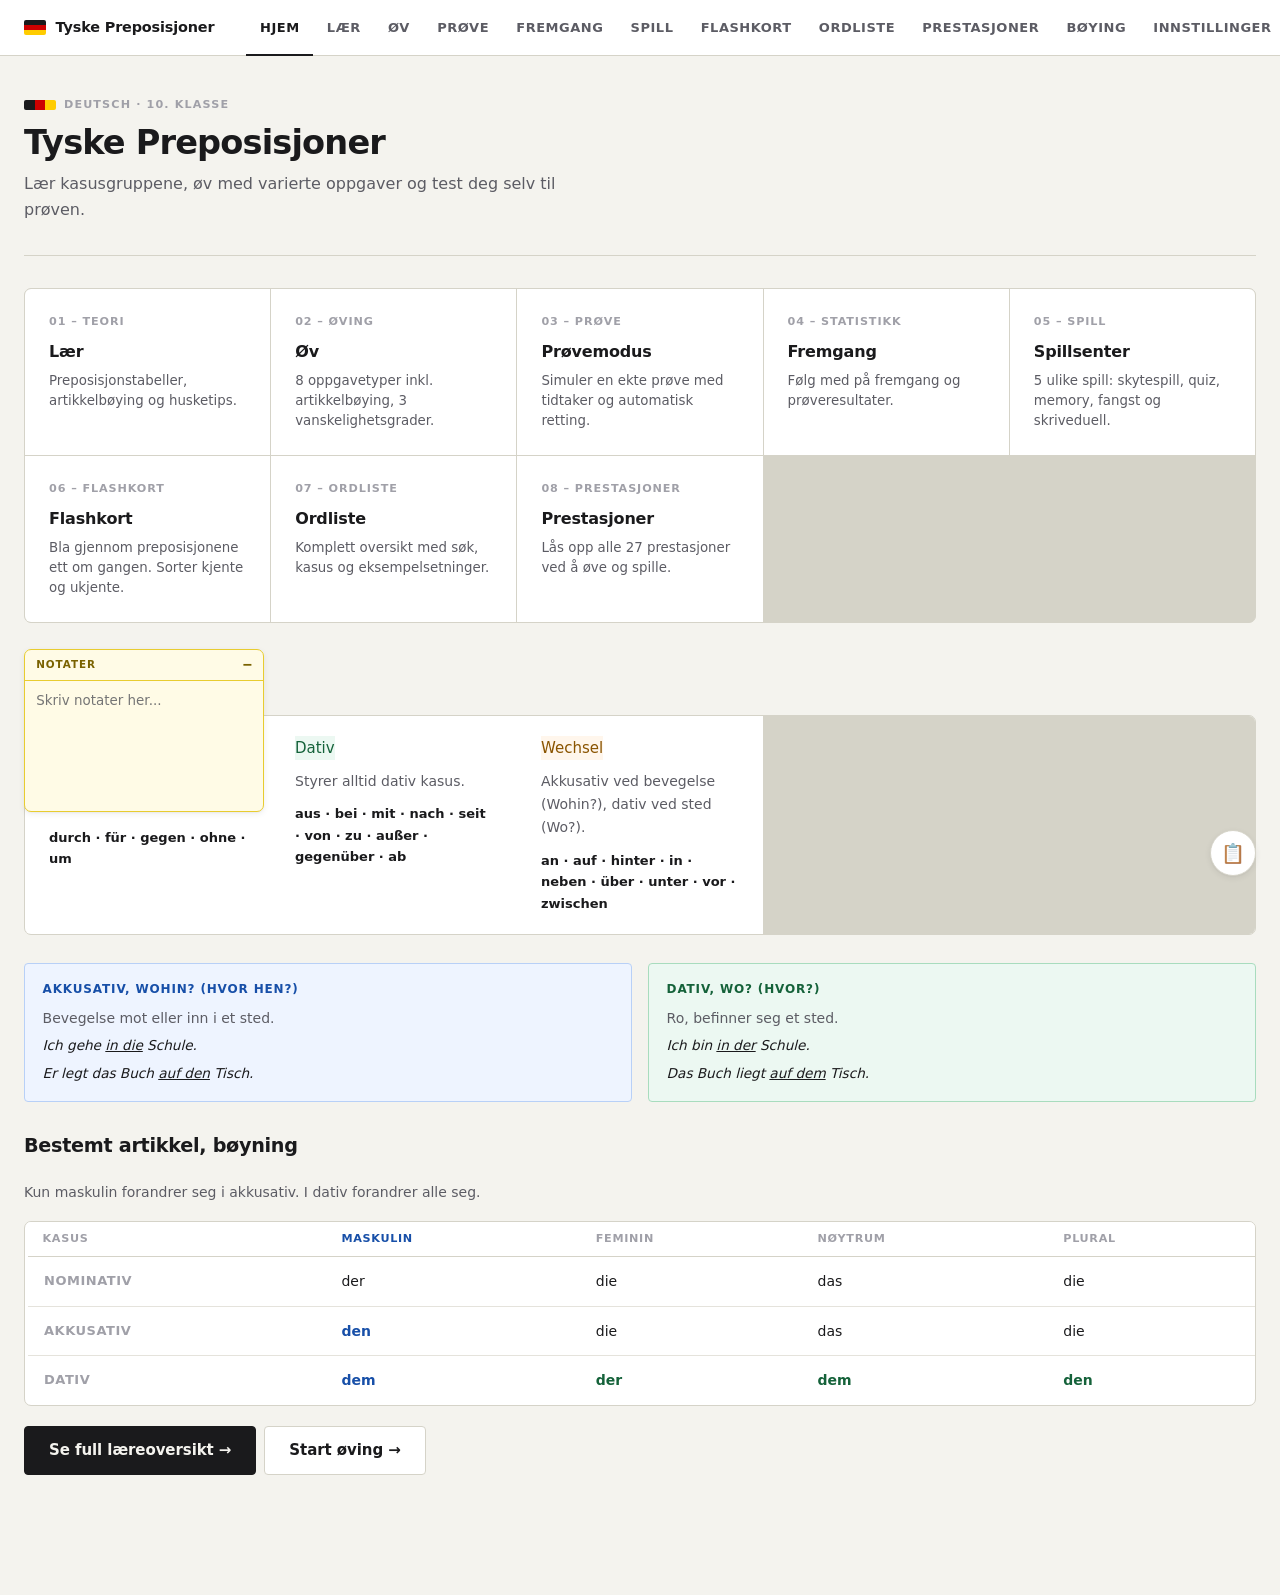
==== index.html @ 6c82e177 "Add files via upload" ====
<!DOCTYPE html>
<html lang="nb">
<head>
  <meta charset="UTF-8" />
  <meta name="viewport" content="width=device-width, initial-scale=1.0" />
  <title>Tyske Preposisjoner</title>
  <link rel="stylesheet" href="css/style.css" />
</head>
<body>
<div id="page">

  <header class="page-header">
    <div class="page-header-eyebrow">
      <span class="flag-bar"><span class="f1"></span><span class="f2"></span><span class="f3"></span></span>
      <span>Deutsch &middot; 10. klasse</span>
    </div>
    <h1>Tyske Preposisjoner</h1>
    <p>Lær kasusgruppene, &oslash;v med varierte oppgaver og test deg selv til prøven.</p>
  </header>

  <div class="card-grid" style="margin-bottom:2.5rem;">
    <a class="grid-card" href="learn.html">
      <span class="grid-card-label">01 &ndash; Teori</span>
      <h3>Lær</h3>
      <p>Preposisjonstabeller, artikkelbøying og husketips.</p>
    </a>
    <a class="grid-card" href="practice.html">
      <span class="grid-card-label">02 &ndash; &Oslash;ving</span>
      <h3>&Oslash;v</h3>
      <p>8 oppgavetyper inkl. artikkelbøying, 3 vanskelighetsgrader.</p>
    </a>
    <a class="grid-card" href="test.html">
      <span class="grid-card-label">03 &ndash; Prøve</span>
      <h3>Prøvemodus</h3>
      <p>Simuler en ekte prøve med tidtaker og automatisk retting.</p>
    </a>
    <a class="grid-card" href="progress.html">
      <span class="grid-card-label">04 &ndash; Statistikk</span>
      <h3>Fremgang</h3>
      <p>Følg med på fremgang og prøveresultater.</p>
    </a>
    <a class="grid-card" href="game.html">
      <span class="grid-card-label">05 &ndash; Spill</span>
      <h3>Spillsenter</h3>
      <p>5 ulike spill: skytespill, quiz, memory, fangst og skriveduell.</p>
    </a>
    <a class="grid-card" href="flashkort.html">
      <span class="grid-card-label">06 &ndash; Flashkort</span>
      <h3>Flashkort</h3>
      <p>Bla gjennom preposisjonene ett om gangen. Sorter kjente og ukjente.</p>
    </a>
    <a class="grid-card" href="ordliste.html">
      <span class="grid-card-label">07 &ndash; Ordliste</span>
      <h3>Ordliste</h3>
      <p>Komplett oversikt med søk, kasus og eksempelsetninger.</p>
    </a>
    <a class="grid-card" href="achievements.html">
      <span class="grid-card-label">08 &ndash; Prestasjoner</span>
      <h3>Prestasjoner</h3>
      <p id="ach-home-count">L&aring;s opp alle 27 prestasjoner ved &aring; &oslash;ve og spille.</p>
    </a>
  </div>

  <!-- 3 case groups -->
  <div class="section">
    <div class="section-head"><h2>Kasusgrupper</h2></div>

    <div style="border:1px solid var(--border);border-radius:var(--r);overflow:hidden;margin-bottom:1.75rem;">
      <div style="display:grid;grid-template-columns:repeat(auto-fill,minmax(240px,1fr));gap:0;background:var(--border);">
        <div style="background:var(--surface);padding:1.25rem 1.5rem;">
          <span class="case-chip chip-akk" style="margin-bottom:.6rem;display:inline-block;">Akkusativ</span>
          <p style="font-size:.875rem;color:var(--text2);margin-bottom:.65rem;">Styrer alltid akkusativ kasus.</p>
          <p style="font-size:.8125rem;font-weight:600;color:var(--text);">durch &middot; für &middot; gegen &middot; ohne &middot; um</p>
        </div>
        <div style="background:var(--surface);padding:1.25rem 1.5rem;">
          <span class="case-chip chip-dat" style="margin-bottom:.6rem;display:inline-block;">Dativ</span>
          <p style="font-size:.875rem;color:var(--text2);margin-bottom:.65rem;">Styrer alltid dativ kasus.</p>
          <p style="font-size:.8125rem;font-weight:600;color:var(--text);">aus &middot; bei &middot; mit &middot; nach &middot; seit &middot; von &middot; zu &middot; außer &middot; gegenüber &middot; ab</p>
        </div>
        <div style="background:var(--surface);padding:1.25rem 1.5rem;">
          <span class="case-chip chip-wex" style="margin-bottom:.6rem;display:inline-block;">Wechsel</span>
          <p style="font-size:.875rem;color:var(--text2);margin-bottom:.65rem;">Akkusativ ved bevegelse (Wohin?), dativ ved sted (Wo?).</p>
          <p style="font-size:.8125rem;font-weight:600;color:var(--text);">an &middot; auf &middot; hinter &middot; in &middot; neben &middot; über &middot; unter &middot; vor &middot; zwischen</p>
        </div>
      </div>
    </div>

    <!-- Wechsel rule -->
    <div class="two-col-rule" style="margin-bottom:1.75rem;">
      <div class="rule-col akk">
        <h4>Akkusativ, Wohin? (Hvor hen?)</h4>
        <p>Bevegelse mot eller inn i et sted.</p>
        <em>Ich gehe <u>in die</u> Schule.</em>
        <em>Er legt das Buch <u>auf den</u> Tisch.</em>
      </div>
      <div class="rule-col dat">
        <h4>Dativ, Wo? (Hvor?)</h4>
        <p>Ro, befinner seg et sted.</p>
        <em>Ich bin <u>in der</u> Schule.</em>
        <em>Das Buch liegt <u>auf dem</u> Tisch.</em>
      </div>
    </div>

    <!-- Article table teaser -->
    <div class="section-head"><h2>Bestemt artikkel, bøyning</h2></div>
    <p class="muted" style="margin-bottom:1rem;font-size:.875rem;">
      Kun maskulin forandrer seg i akkusativ. I dativ forandrer alle seg.
    </p>

    <div id="article-table-home"></div>

    <div class="btn-row" style="margin-top:1.25rem;">
      <a class="btn btn-primary btn-lg" href="learn.html">Se full læreoversikt &rarr;</a>
      <a class="btn btn-secondary btn-lg" href="practice.html">Start øving &rarr;</a>
    </div>
  </div>

</div>
<script src="js/data.js"></script>
<script src="js/main.js"></script>
<script src="js/audio.js"></script>
<script src="js/settings.js"></script>
<script src="js/achievements.js"></script>
<script>
document.addEventListener("DOMContentLoaded", () => {
  document.getElementById("article-table-home").innerHTML = buildArticleTable();
  // Show achievement count on home card
  const unlocked = Object.keys(Achievements.getUnlocked()).length;
  if (unlocked > 0) {
    document.getElementById("ach-home-count").textContent = unlocked + " / 27 prestasjoner låst opp.";
  }
});

function buildArticleTable() {
  return `
    <div class="table-wrap card" style="padding:0;overflow:hidden;">
      <table class="data-table">
        <thead>
          <tr>
            <th>Kasus</th>
            <th style="color:var(--akk)">Maskulin</th>
            <th>Feminin</th>
            <th>Nøytrum</th>
            <th>Plural</th>
          </tr>
        </thead>
        <tbody>
          ${ARTICLE_TABLE.rows.map(r => `
            <tr>
              <td style="font-weight:700;font-size:.8125rem;text-transform:uppercase;letter-spacing:.04em;color:var(--text3);">${r.kasus}</td>
              <td style="${r.changed.includes('mask') ? 'font-weight:800;color:var(--akk);' : ''}">${r.mask}</td>
              <td style="${r.changed.includes('fem')  ? 'font-weight:800;color:var(--dat);' : ''}">${r.fem}</td>
              <td style="${r.changed.includes('nøyt') ? 'font-weight:800;color:var(--dat);' : ''}">${r.nøyt}</td>
              <td style="${r.changed.includes('pl')   ? 'font-weight:800;color:var(--dat);' : ''}">${r.pl}</td>
            </tr>
          `).join("")}
        </tbody>
      </table>
    </div>`;
}
</script>
</body>
</html>
---- css/style.css ----
/* ============================================================
   Tyske Preposisjoner — Design system
   ============================================================ */

:root {
  /* Surface */
  --bg:       #F4F3EE;
  --surface:  #FFFFFF;
  --surface2: #EEEDE8;
  --border:   #D5D3C8;
  --border2:  #E5E3DC;

  /* Text */
  --text:  #1A1A1C;
  --text2: #5C5C64;
  --text3: #A0A0A8;

  /* Case palette — ink tones */
  --akk:    #174FA8;
  --akk-bg: #EEF4FF;
  --akk-bd: #B8D0F7;
  --dat:    #15623A;
  --dat-bg: #ECF8F2;
  --dat-bd: #A8DCBE;
  --gen:    #601FA0;
  --gen-bg: #F5EEFF;
  --gen-bd: #D0A8F7;
  --wex:    #8A5400;
  --wex-bg: #FFF6EC;
  --wex-bd: #F0C880;

  /* German flag */
  --de-black: #1A1A1C;
  --de-red:   #CC0000;
  --de-gold:  #FFCC00;

  /* Layout */
  --nav-h: 56px;
  --r:     7px;
  --r-sm:  4px;
  --max:   1300px;

  /* Elevation */
  --sh-sm: 0 1px 2px rgba(0,0,0,.06);
  --sh:    0 2px 6px rgba(0,0,0,.07), 0 1px 2px rgba(0,0,0,.04);
}

[data-theme="dark"] {
  --bg:       #111113;
  --surface:  #1C1C1F;
  --surface2: #252528;
  --border:   #313136;
  --border2:  #28282C;

  --text:  #EBEBEF;
  --text2: #8E8E96;
  --text3: #555558;

  --akk-bg: #0D2049;
  --akk-bd: #1A3D8A;
  --dat-bg: #082A1A;
  --dat-bd: #0F4828;
  --gen-bg: #250D3E;
  --gen-bd: #4A1882;
  --wex-bg: #2A1800;
  --wex-bd: #6A3E00;
}

/* ── Reset ──────────────────────────────────────────────────── */

*, *::before, *::after { box-sizing: border-box; margin: 0; padding: 0; }
html { font-size: 16px; scroll-behavior: smooth; -webkit-text-size-adjust: 100%; }
html[data-textsize="small"] { font-size: 14px; }
html[data-textsize="large"] { font-size: 18px; }
html[data-dyslexia="true"] body {
  font-family: "Comic Sans MS", "Comic Sans", "Trebuchet MS", Arial, sans-serif;
  letter-spacing: 0.04em;
  word-spacing: 0.12em;
  line-height: 1.9;
}

body {
  font-family: -apple-system, BlinkMacSystemFont, "Segoe UI", system-ui, sans-serif;
  font-size: 0.9375rem;
  line-height: 1.65;
  background: var(--bg);
  color: var(--text);
  min-height: 100vh;
  transition: background .2s, color .2s;
}

a { color: var(--akk); text-decoration: none; }
a:hover { text-decoration: underline; }

/* ── Navigation ─────────────────────────────────────────────── */

#nav {
  position: fixed;
  inset: 0 0 auto 0;
  height: var(--nav-h);
  background: var(--surface);
  border-bottom: 1px solid var(--border);
  display: flex;
  align-items: center;
  gap: 2rem;
  padding: 0 1.5rem;
  z-index: 100;
}

.nav-brand {
  display: flex;
  align-items: center;
  gap: 0.6rem;
  font-weight: 700;
  font-size: 0.9rem;
  letter-spacing: -0.01em;
  color: var(--text);
  text-decoration: none;
  white-space: nowrap;
  flex-shrink: 0;
}

.nav-flag {
  display: flex;
  flex-direction: column;
  width: 22px;
  height: 15px;
  border-radius: 2px;
  overflow: hidden;
  flex-shrink: 0;
  gap: 0;
}
.nav-flag span { flex: 1 }
.nav-flag .f1 { background: var(--de-black) }
.nav-flag .f2 { background: var(--de-red) }
.nav-flag .f3 { background: var(--de-gold) }

.nav-links {
  display: flex;
  align-items: center;
  list-style: none;
  gap: 0;
  flex: 1;
}

.nav-links a {
  display: block;
  padding: 0 0.85rem;
  height: var(--nav-h);
  line-height: var(--nav-h);
  font-size: 0.8125rem;
  font-weight: 600;
  letter-spacing: 0.04em;
  text-transform: uppercase;
  color: var(--text2);
  text-decoration: none;
  border-bottom: 2px solid transparent;
  transition: color .15s, border-color .15s;
  white-space: nowrap;
}

.nav-links a:hover { color: var(--text); text-decoration: none; }
.nav-links a.active {
  color: var(--text);
  border-bottom-color: var(--text);
}

#theme-btn {
  margin-left: auto;
  background: none;
  border: 1px solid var(--border);
  border-radius: var(--r-sm);
  padding: 0.3rem 0.6rem;
  font-size: 0.75rem;
  font-weight: 600;
  letter-spacing: 0.04em;
  text-transform: uppercase;
  color: var(--text2);
  cursor: pointer;
  transition: background .15s, color .15s;
  white-space: nowrap;
}
#theme-btn:hover { background: var(--surface2); color: var(--text); }
#theme-icon { display: none; }

#hamburger {
  display: none;
  background: none;
  border: 1px solid var(--border);
  border-radius: var(--r-sm);
  padding: 0.3rem 0.55rem;
  font-size: 1rem;
  cursor: pointer;
  color: var(--text);
  margin-left: auto;
}

/* ── Page shell ──────────────────────────────────────────────── */

#page {
  max-width: var(--max);
  margin: 0 auto;
  padding: calc(var(--nav-h) + 2.5rem) 1.5rem 5rem;
}

/* ── Page header (replaces gradient hero) ───────────────────── */

.page-header {
  padding-bottom: 2rem;
  margin-bottom: 2rem;
  border-bottom: 1px solid var(--border);
}

.page-header-eyebrow {
  display: flex;
  align-items: center;
  gap: 0.5rem;
  margin-bottom: 0.6rem;
}

.flag-bar {
  display: flex;
  height: 10px;
  width: 32px;
  border-radius: 2px;
  overflow: hidden;
  flex-shrink: 0;
}
.flag-bar span { flex: 1 }
.flag-bar .f1 { background: var(--de-black) }
.flag-bar .f2 { background: var(--de-red) }
.flag-bar .f3 { background: var(--de-gold) }

.page-header-eyebrow span {
  font-size: 0.7rem;
  font-weight: 700;
  letter-spacing: 0.1em;
  text-transform: uppercase;
  color: var(--text3);
}

.page-header h1 {
  font-size: 2.1rem;
  font-weight: 800;
  letter-spacing: -0.025em;
  line-height: 1.15;
  color: var(--text);
  margin-bottom: 0.5rem;
}

.page-header p {
  font-size: 1rem;
  color: var(--text2);
  max-width: 580px;
}

/* ── Section ─────────────────────────────────────────────────── */

.section {
  margin-bottom: 2.5rem;
}

.section-head {
  display: flex;
  align-items: baseline;
  gap: 0.75rem;
  margin-bottom: 1.25rem;
}

.section-head h2 {
  font-size: 1.2rem;
  font-weight: 700;
  letter-spacing: -0.015em;
}

.section-head .case-chip {
  font-size: 0.7rem;
  font-weight: 700;
  text-transform: uppercase;
  letter-spacing: 0.07em;
  padding: 0.15rem 0.55rem;
  border-radius: 3px;
  border: 1px solid;
}

.chip-akk { color: var(--akk); background: var(--akk-bg); border-color: var(--akk-bd); }
.chip-dat { color: var(--dat); background: var(--dat-bg); border-color: var(--dat-bd); }
.chip-gen { color: var(--gen); background: var(--gen-bg); border-color: var(--gen-bd); }
.chip-wex { color: var(--wex); background: var(--wex-bg); border-color: var(--wex-bd); }

/* ── Cards ───────────────────────────────────────────────────── */

.card {
  background: var(--surface);
  border: 1px solid var(--border);
  border-radius: var(--r);
  padding: 1.5rem;
}

.card-grid {
  display: grid;
  grid-template-columns: repeat(auto-fill, minmax(220px, 1fr));
  gap: 1px;
  background: var(--border);
  border: 1px solid var(--border);
  border-radius: var(--r);
  overflow: hidden;
  margin-bottom: 2rem;
}

.grid-card {
  background: var(--surface);
  padding: 1.5rem;
  text-decoration: none;
  color: var(--text);
  transition: background .15s;
  display: flex;
  flex-direction: column;
  gap: 0.35rem;
}

.grid-card:hover { background: var(--surface2); text-decoration: none; }

.grid-card-label {
  font-size: 0.7rem;
  font-weight: 700;
  text-transform: uppercase;
  letter-spacing: 0.08em;
  color: var(--text3);
  margin-bottom: 0.1rem;
}

.grid-card h3 {
  font-size: 1rem;
  font-weight: 700;
  letter-spacing: -0.01em;
}

.grid-card p {
  font-size: 0.835rem;
  color: var(--text2);
  line-height: 1.5;
}

/* ── Table ───────────────────────────────────────────────────── */

.table-wrap { overflow-x: auto; }

.data-table {
  width: 100%;
  border-collapse: collapse;
  font-size: 0.875rem;
}

.data-table thead th {
  text-align: left;
  font-size: 0.7rem;
  font-weight: 700;
  text-transform: uppercase;
  letter-spacing: 0.06em;
  color: var(--text3);
  padding: 0.5rem 1rem;
  border-bottom: 1px solid var(--border);
  white-space: nowrap;
  background: var(--surface);
}

.data-table tbody tr {
  border-bottom: 1px solid var(--border2);
  transition: background .1s;
}
.data-table tbody tr:last-child { border-bottom: none; }
.data-table tbody tr:hover { background: var(--surface2); }

.data-table td {
  padding: 0.8rem 1rem;
  vertical-align: top;
}

/* Left-border case indicators */
.data-table tbody tr td:first-child {
  border-left: 3px solid transparent;
}
.row-akk td:first-child { border-left-color: var(--akk); }
.row-dat td:first-child { border-left-color: var(--dat); }
.row-gen td:first-child { border-left-color: var(--gen); }
.row-wex td:first-child { border-left-color: var(--wex); }

.td-word {
  font-weight: 700;
  font-size: 0.975rem;
  letter-spacing: -0.01em;
}

.td-example {
  font-style: italic;
  color: var(--text2);
  font-size: 0.8125rem;
  display: block;
  margin-top: 0.2rem;
}

.td-note {
  font-size: 0.775rem;
  color: var(--text2);
  display: inline-block;
  background: var(--surface2);
  border: 1px solid var(--border);
  padding: 0.1rem 0.45rem;
  border-radius: 3px;
}

/* ── Tip / callout ───────────────────────────────────────────── */

.callout {
  padding: 1rem 1.5rem;
  border-left: 4px solid var(--border);
  border-radius: 0 var(--r) var(--r) 0;
  background: var(--surface2);
  margin-bottom: 1.5rem;
  font-size: 0.875rem;
}

/* ── Suggestion cards (progress page) ───────────────────────── */

.suggestion-card {
  display: flex;
  align-items: center;
  gap: 1rem;
  padding: .75rem 1rem;
  border-left: 4px solid var(--border);
  background: var(--surface2);
  border-radius: 0 var(--r-sm) var(--r-sm) 0;
  text-decoration: none;
  color: var(--text);
  transition: background .15s;
}
.suggestion-card:hover { background: var(--border); }
.suggestion-label { font-weight: 700; font-size: .875rem; min-width: 120px; }
.suggestion-hint { color: var(--text3); font-size: .8rem; flex: 1; }
.suggestion-count { font-size: .75rem; font-weight: 700; background: var(--border); padding: .2rem .55rem; border-radius: 99px; white-space: nowrap; }
.callout.akk { border-left-color: var(--akk); background: var(--akk-bg); }
.callout.dat { border-left-color: var(--dat); background: var(--dat-bg); }
.callout.gen { border-left-color: var(--gen); background: var(--gen-bg); }
.callout.wex { border-left-color: var(--wex); background: var(--wex-bg); }

.callout strong {
  display: block;
  font-size: 0.7rem;
  text-transform: uppercase;
  letter-spacing: 0.08em;
  color: var(--text3);
  margin-bottom: 0.4rem;
}

/* ── Buttons ─────────────────────────────────────────────────── */

.btn {
  display: inline-flex;
  align-items: center;
  gap: 0.4rem;
  padding: 0.55rem 1.15rem;
  font-size: 0.875rem;
  font-weight: 600;
  border-radius: var(--r-sm);
  border: 1px solid transparent;
  cursor: pointer;
  font-family: inherit;
  text-decoration: none;
  transition: background .15s, border-color .15s, box-shadow .15s;
  white-space: nowrap;
  letter-spacing: -0.005em;
}
.btn:active { opacity: .88; }

.btn-primary {
  background: var(--text);
  color: var(--bg);
  border-color: var(--text);
}
.btn-primary:hover { background: var(--text2); border-color: var(--text2); color: var(--bg); text-decoration: none; }

.btn-secondary {
  background: var(--surface);
  color: var(--text);
  border-color: var(--border);
}
.btn-secondary:hover { background: var(--surface2); text-decoration: none; color: var(--text); }

.btn-akk    { background: var(--akk); color: #fff; border-color: var(--akk); }
.btn-akk:hover { background: #0E3E94; color: #fff; text-decoration: none; }
.btn-dat    { background: var(--dat); color: #fff; border-color: var(--dat); }
.btn-dat:hover { background: #0D4C2C; color: #fff; text-decoration: none; }
.btn-gen    { background: var(--gen); color: #fff; border-color: var(--gen); }
.btn-gen:hover { background: #4B1688; color: #fff; text-decoration: none; }
.btn-wex    { background: var(--wex); color: #fff; border-color: var(--wex); }
.btn-wex:hover { background: #6E4200; color: #fff; text-decoration: none; }

.btn-lg { padding: 0.7rem 1.5rem; font-size: 0.9375rem; }
.btn-sm { padding: 0.3rem 0.75rem; font-size: 0.8rem; }

.btn-row {
  display: flex;
  flex-wrap: wrap;
  gap: 0.5rem;
  align-items: center;
}

/* ── Tabs ─────────────────────────────────────────────────────── */

.tabs {
  display: flex;
  border-bottom: 1px solid var(--border);
  gap: 0;
  margin-bottom: 1.75rem;
  overflow-x: auto;
  scrollbar-width: none;
}
.tabs::-webkit-scrollbar { display: none; }

.tab-btn {
  padding: 0 1rem;
  height: 44px;
  border: none;
  border-bottom: 2px solid transparent;
  margin-bottom: -1px;
  background: none;
  font-size: 0.8125rem;
  font-weight: 600;
  letter-spacing: 0.03em;
  color: var(--text2);
  cursor: pointer;
  font-family: inherit;
  white-space: nowrap;
  transition: color .15s;
}
.tab-btn:hover { color: var(--text); }
.tab-btn.active { color: var(--text); border-bottom-color: var(--text); }

.tab-panel { display: none; }
.tab-panel.active { display: block; }

/* ── Difficulty picker ──────────────────────────────────────── */

.diff-row {
  display: flex;
  gap: 0.4rem;
  flex-wrap: wrap;
  margin-bottom: 1rem;
}

.diff-btn {
  padding: 0.3rem 0.85rem;
  border: 1px solid var(--border);
  border-radius: 99px;
  font-size: 0.8rem;
  font-weight: 600;
  cursor: pointer;
  background: var(--surface);
  color: var(--text2);
  font-family: inherit;
  transition: all .12s;
  letter-spacing: 0.02em;
}
.diff-btn:hover { border-color: var(--text2); color: var(--text); }
.diff-btn.active { background: var(--text); color: var(--bg); border-color: var(--text); }

/* ── Exercise panel ─────────────────────────────────────────── */

.ex-panel {
  background: var(--surface);
  border: 1px solid var(--border);
  border-radius: var(--r);
  padding: 2rem;
  max-width: 680px;
  margin: 0 auto;
}

.ex-meta {
  display: flex;
  justify-content: space-between;
  align-items: center;
  margin-bottom: 1.25rem;
}

.ex-meta-label {
  font-size: 0.75rem;
  font-weight: 700;
  text-transform: uppercase;
  letter-spacing: 0.08em;
  color: var(--text3);
}

/* Progress dots */
.progress-dots {
  display: flex;
  gap: 3px;
  flex-wrap: wrap;
}
.progress-dot {
  width: 6px;
  height: 6px;
  border-radius: 50%;
  background: var(--border);
}
.progress-dot.done { background: var(--text2); }
.progress-dot.current { background: var(--text); }

.ex-question {
  font-size: 1.25rem;
  font-weight: 600;
  line-height: 1.45;
  margin-bottom: 1.5rem;
  letter-spacing: -0.015em;
}

.ex-question .blank {
  display: inline-block;
  min-width: 80px;
  border-bottom: 2px solid var(--text);
  vertical-align: bottom;
  color: var(--text3);
  text-align: center;
  font-style: italic;
}

.ex-sub {
  font-size: 0.875rem;
  color: var(--text2);
  margin-bottom: 1.5rem;
}

/* ── Option buttons (A/B/C/D) ───────────────────────────────── */

.options-list {
  display: flex;
  flex-direction: column;
  gap: 0.5rem;
}

.option-btn {
  display: flex;
  align-items: center;
  gap: 0.85rem;
  padding: 0.7rem 0.9rem;
  background: var(--surface);
  border: 1px solid var(--border);
  border-radius: var(--r-sm);
  cursor: pointer;
  text-align: left;
  font-family: inherit;
  font-size: 0.9375rem;
  color: var(--text);
  transition: border-color .12s, background .12s;
  width: 100%;
}
.option-btn:hover:not(:disabled) {
  border-color: var(--text);
  background: var(--surface2);
}

.opt-key {
  flex-shrink: 0;
  width: 26px;
  height: 26px;
  border-radius: 4px;
  border: 1px solid var(--border);
  background: var(--surface2);
  font-size: 0.72rem;
  font-weight: 700;
  letter-spacing: 0;
  display: flex;
  align-items: center;
  justify-content: center;
  color: var(--text2);
  font-variant-numeric: tabular-nums;
  transition: background .12s, border-color .12s, color .12s;
}

.option-btn:hover:not(:disabled) .opt-key {
  background: var(--text);
  border-color: var(--text);
  color: var(--surface);
}

.option-btn.correct {
  border-color: var(--dat);
  background: var(--dat-bg);
}
.option-btn.correct .opt-key {
  background: var(--dat);
  border-color: var(--dat);
  color: #fff;
}

.option-btn.wrong {
  border-color: var(--de-red);
  background: #FEF2F2;
}
.option-btn.wrong .opt-key {
  background: var(--de-red);
  border-color: var(--de-red);
  color: #fff;
}

/* ── Two-column options (for case selection) ────────────────── */

.options-2col {
  display: grid;
  grid-template-columns: 1fr 1fr;
  gap: 0.5rem;
}

/* ── True/False ──────────────────────────────────────────────── */

.tf-row {
  display: grid;
  grid-template-columns: 1fr 1fr;
  gap: 0.5rem;
}

.tf-btn {
  padding: 0.85rem 1rem;
  border: 1px solid var(--border);
  border-radius: var(--r-sm);
  font-size: 0.9375rem;
  font-weight: 600;
  cursor: pointer;
  background: var(--surface);
  color: var(--text);
  font-family: inherit;
  transition: border-color .12s, background .12s;
  letter-spacing: -0.01em;
}
.tf-btn:hover:not(:disabled) { border-color: var(--text); background: var(--surface2); }
.tf-btn.correct { border-color: var(--dat); background: var(--dat-bg); color: var(--dat); }
.tf-btn.wrong { border-color: var(--de-red); background: #FEF2F2; color: var(--de-red); }

/* ── Fill / Write input ─────────────────────────────────────── */

.fill-wrap {
  margin-bottom: 0.75rem;
}

.fill-input {
  width: 100%;
  border: none;
  border-bottom: 2px solid var(--border);
  border-radius: 0;
  background: transparent;
  font-family: inherit;
  font-size: 1.05rem;
  color: var(--text);
  padding: 0.4rem 0;
  outline: none;
  transition: border-color .15s;
}
.fill-input::placeholder { color: var(--text3); }
.fill-input:focus { border-bottom-color: var(--text); }
.fill-input.correct { border-bottom-color: var(--dat); color: var(--dat); }
.fill-input.wrong { border-bottom-color: var(--de-red); color: var(--de-red); }

.hint-line {
  font-size: 0.8rem;
  color: var(--text3);
  margin-bottom: 1.25rem;
  letter-spacing: 0.01em;
}

/* ── Feedback ────────────────────────────────────────────────── */

.feedback {
  display: none;
  margin-top: 1.5rem;
  padding-top: 1.25rem;
  border-top: 1px solid var(--border2);
}
.feedback.show { display: block; }

.feedback-status {
  display: flex;
  align-items: center;
  gap: 0.5rem;
  font-size: 0.8125rem;
  font-weight: 700;
  text-transform: uppercase;
  letter-spacing: 0.06em;
  margin-bottom: 0.4rem;
}
.feedback-status.ok  { color: var(--dat); }
.feedback-status.err { color: var(--de-red); }

.feedback-icon {
  width: 18px;
  height: 18px;
  border-radius: 50%;
  display: flex;
  align-items: center;
  justify-content: center;
  font-size: 0.7rem;
  font-weight: 900;
  flex-shrink: 0;
}
.feedback-icon.ok  { background: var(--dat); color: #fff; }
.feedback-icon.err { background: var(--de-red); color: #fff; }

.feedback-exp {
  font-size: 0.875rem;
  color: var(--text2);
  line-height: 1.55;
}
.feedback-exp strong { color: var(--text); }

.ex-actions {
  display: none;
  margin-top: 1.25rem;
}
.ex-actions.show { display: flex; gap: 0.5rem; }

/* ── Score / results ────────────────────────────────────────── */

.score-ring {
  width: 100px;
  height: 100px;
  border-radius: 50%;
  border: 3px solid var(--border);
  display: flex;
  flex-direction: column;
  align-items: center;
  justify-content: center;
  margin: 0 auto 1.25rem;
}
.score-ring.ok  { border-color: var(--dat); }
.score-ring.mid { border-color: var(--wex); }
.score-ring.low { border-color: var(--de-red); }

.score-num  { font-size: 1.75rem; font-weight: 800; line-height: 1; letter-spacing: -0.03em; }
.score-pct  { font-size: 0.75rem; color: var(--text3); margin-top: 0.1rem; }

.review-item {
  padding: 0.85rem 1rem;
  border-radius: var(--r-sm);
  border-left: 3px solid;
  margin-bottom: 0.5rem;
  font-size: 0.875rem;
  line-height: 1.5;
}
.review-item.ok  { border-color: var(--dat); background: var(--dat-bg); }
.review-item.err { border-color: var(--de-red); background: #FEF2F2; }
.review-item .rv-q  { font-weight: 600; }
.review-item .rv-a  { color: var(--text2); font-size: 0.82rem; margin-top: 0.2rem; }

/* ── Match ───────────────────────────────────────────────────── */

.match-grid {
  display: grid;
  grid-template-columns: 1fr 1fr;
  gap: 0.75rem;
  margin-bottom: 1rem;
}

.match-col { display: flex; flex-direction: column; gap: 0.4rem; }

.match-item {
  padding: 0.6rem 0.9rem;
  border: 1px solid var(--border);
  border-radius: var(--r-sm);
  background: var(--surface2);
  font-size: 0.875rem;
  font-weight: 600;
  cursor: pointer;
  transition: border-color .12s, background .12s;
  user-select: none;
}
.match-item:hover { border-color: var(--text); }
.match-item.selected { border-color: var(--text); background: var(--surface); }
.match-item.matched  { border-color: var(--dat); background: var(--dat-bg); color: var(--dat); cursor: default; }
.match-item.wrong-match { border-color: var(--de-red); background: #FEF2F2; animation: shake .3s; }

@keyframes shake {
  0%,100% { transform: translateX(0); }
  33%      { transform: translateX(-4px); }
  66%      { transform: translateX(4px); }
}

/* ── Timer ───────────────────────────────────────────────────── */

.timer {
  font-size: 0.875rem;
  font-weight: 700;
  color: var(--text2);
  font-variant-numeric: tabular-nums;
  letter-spacing: 0.03em;
}
.timer.warn { color: var(--de-red); animation: blink .7s step-end infinite; }
@keyframes blink { 50% { opacity: .4; } }

/* ── Progress / stats page ───────────────────────────────────── */

.stat-row {
  display: grid;
  grid-template-columns: repeat(auto-fill, minmax(160px, 1fr));
  gap: 1px;
  background: var(--border);
  border: 1px solid var(--border);
  border-radius: var(--r);
  overflow: hidden;
  margin-bottom: 1.75rem;
}

.stat-cell {
  background: var(--surface);
  padding: 1.25rem 1.5rem;
}

.stat-n {
  font-size: 2rem;
  font-weight: 800;
  letter-spacing: -0.04em;
  color: var(--text);
  line-height: 1;
}
.stat-l {
  font-size: 0.75rem;
  color: var(--text3);
  text-transform: uppercase;
  letter-spacing: 0.06em;
  margin-top: 0.35rem;
}

.bar-track {
  background: var(--surface2);
  border-radius: 99px;
  height: 5px;
  overflow: hidden;
}
.bar-fill {
  height: 100%;
  border-radius: 99px;
  background: var(--text);
  transition: width .4s ease;
}

.wrong-list {
  list-style: none;
}
.wrong-list li {
  display: flex;
  justify-content: space-between;
  align-items: center;
  padding: 0.7rem 1rem;
  border-bottom: 1px solid var(--border2);
  font-size: 0.875rem;
  gap: 1rem;
}
.wrong-list li:last-child { border-bottom: none; }

.wrong-count {
  flex-shrink: 0;
  font-size: 0.75rem;
  font-weight: 700;
  color: var(--de-red);
  background: #FEF2F2;
  border: 1px solid #FECACA;
  border-radius: 99px;
  padding: 0.1rem 0.55rem;
}

/* ── Toast ───────────────────────────────────────────────────── */

#toast {
  position: fixed;
  bottom: 2rem;
  left: 50%;
  transform: translateX(-50%) translateY(80px);
  background: var(--text);
  color: var(--surface);
  padding: 0.6rem 1.2rem;
  border-radius: 99px;
  font-size: 0.8125rem;
  font-weight: 600;
  pointer-events: none;
  transition: transform .25s;
  z-index: 999;
  white-space: nowrap;
}
#toast.show { transform: translateX(-50%) translateY(0); }

/* ── Wechsel two-col ─────────────────────────────────────────── */

.two-col-rule {
  display: grid;
  grid-template-columns: 1fr 1fr;
  gap: 1rem;
  margin-bottom: 1.5rem;
}
.rule-col {
  padding: 1rem 1.1rem;
  border-radius: var(--r-sm);
  border: 1px solid var(--border);
}
.rule-col.akk { border-color: var(--akk-bd); background: var(--akk-bg); }
.rule-col.dat { border-color: var(--dat-bd); background: var(--dat-bg); }
.rule-col h4 {
  font-size: 0.75rem;
  font-weight: 700;
  text-transform: uppercase;
  letter-spacing: 0.07em;
  margin-bottom: 0.5rem;
}
.rule-col.akk h4 { color: var(--akk); }
.rule-col.dat h4 { color: var(--dat); }
.rule-col p { font-size: 0.875rem; color: var(--text2); line-height: 1.5; }
.rule-col em { color: var(--text); font-size: 0.85rem; display: block; margin-top: 0.35rem; }

/* ── Utility ─────────────────────────────────────────────────── */

.divider { border: none; border-top: 1px solid var(--border2); margin: 1.5rem 0; }
.hidden  { display: none !important; }
.text-center { text-align: center; }
.muted { color: var(--text2); }
.small { font-size: 0.8125rem; }

/* ── Practice chooser ────────────────────────────────────────── */

.ex-type-list {
  border: 1px solid var(--border);
  border-radius: var(--r);
  overflow: hidden;
}

.ex-type-row {
  display: flex;
  align-items: center;
  justify-content: space-between;
  gap: 1rem;
  padding: 1.1rem 1.25rem;
  border-bottom: 1px solid var(--border2);
  background: var(--surface);
  flex-wrap: wrap;
}
.ex-type-row:last-child { border-bottom: none; }

.ex-type-info { flex: 1; min-width: 0; }
.ex-type-info h3 { font-size: 0.9375rem; font-weight: 600; margin-bottom: 0.2rem; letter-spacing: -0.01em; }
.ex-type-info p  { font-size: 0.8rem; color: var(--text2); }

.ex-type-num {
  flex-shrink: 0;
  width: 28px;
  height: 28px;
  border-radius: 50%;
  border: 1px solid var(--border);
  font-size: 0.75rem;
  font-weight: 700;
  display: flex;
  align-items: center;
  justify-content: center;
  color: var(--text3);
}

.ex-type-controls {
  display: flex;
  align-items: center;
  gap: 0.75rem;
  flex-shrink: 0;
}

/* ── Test setup ──────────────────────────────────────────────── */

.test-config {
  max-width: 520px;
  margin: 0 auto;
}

.config-row {
  margin-bottom: 1.5rem;
}
.config-label {
  font-size: 0.8rem;
  font-weight: 700;
  text-transform: uppercase;
  letter-spacing: 0.07em;
  color: var(--text3);
  margin-bottom: 0.6rem;
  display: block;
}
.toggle-row {
  display: flex;
  align-items: center;
  gap: 0.6rem;
  cursor: pointer;
}
.toggle-row input[type="checkbox"] {
  width: 16px; height: 16px;
  cursor: pointer;
  accent-color: var(--text);
}

/* ── Game ────────────────────────────────────────────────────── */

.game-wrapper {
  display: flex;
  flex-direction: column;
  align-items: center;
  gap: 0;
  margin-top: 1.5rem;
}

.game-canvas-wrap {
  width: 100%;
  max-width: 640px;
  border-radius: var(--r) var(--r) 0 0;
  overflow: hidden;
  line-height: 0;
  border: 1px solid var(--border);
  border-bottom: none;
}

#game-canvas {
  width: 100%;
  height: auto;
  display: block;
  cursor: crosshair;
}

.game-question-card {
  width: 100%;
  max-width: 640px;
  background: var(--surface);
  border: 1px solid var(--border);
  padding: 0.9rem 1.1rem 0.75rem;
}

.game-question-label {
  font-size: 0.7rem;
  font-weight: 700;
  letter-spacing: 0.08em;
  text-transform: uppercase;
  color: var(--text3);
  display: block;
  margin-bottom: 0.3rem;
}

#question-text {
  font-size: 1rem;
  font-weight: 600;
  color: var(--text);
  margin: 0 0 0.1rem;
  line-height: 1.5;
}

#question-tip {
  font-size: 0.8125rem;
  color: var(--wex);
  font-style: italic;
  min-height: 1.2em;
}

#question-explain {
  display: none;
  margin-top: 0.4rem;
  font-size: 0.8125rem;
  color: var(--dat);
  font-weight: 500;
  padding-top: 0.4rem;
  border-top: 1px solid var(--border2);
}

.game-touch-controls {
  width: 100%;
  max-width: 640px;
  display: flex;
  justify-content: center;
  gap: 0.6rem;
  padding: 0.6rem 1rem;
  background: var(--surface2);
  border: 1px solid var(--border);
  border-top: none;
  border-radius: 0 0 var(--r) var(--r);
}

.ctrl-btn {
  flex: 1;
  max-width: 140px;
  background: var(--surface);
  border: 1px solid var(--border);
  border-radius: var(--r-sm);
  padding: 0.65rem 1rem;
  font-size: 1.1rem;
  font-weight: 700;
  cursor: pointer;
  user-select: none;
  -webkit-user-select: none;
  touch-action: none;
  color: var(--text);
  transition: background .1s;
}

.ctrl-btn:active { background: var(--surface2); }

.ctrl-shoot-btn {
  background: var(--akk);
  color: #fff;
  border-color: var(--akk);
  font-size: 0.8125rem;
  letter-spacing: 0.04em;
  font-weight: 700;
}

.ctrl-shoot-btn:active { background: #0f3880; }

/* ── Settings page ───────────────────────────────────────────── */

.settings-section {
  margin-bottom: 2rem;
}

.settings-heading {
  font-size: 0.72rem;
  font-weight: 700;
  text-transform: uppercase;
  letter-spacing: 0.09em;
  color: var(--text3);
  margin-bottom: 0.75rem;
}

.settings-block {
  background: var(--surface);
  border: 1px solid var(--border);
  border-radius: var(--r);
  padding: 1rem 1.25rem;
  margin-bottom: 0.5rem;
}

.settings-row {
  display: flex;
  align-items: center;
  justify-content: space-between;
  gap: 1.5rem;
}

.settings-label {
  font-size: 0.9375rem;
  font-weight: 600;
  color: var(--text);
  display: block;
  margin-bottom: 0.15rem;
}

.settings-sub {
  font-size: 0.8rem;
  color: var(--text3);
  line-height: 1.45;
}

/* Theme picker cards */
.theme-cards {
  display: flex;
  gap: 0.75rem;
  flex-wrap: wrap;
}

.theme-card {
  display: flex;
  flex-direction: column;
  align-items: center;
  gap: 0.45rem;
  padding: 0.6rem 1rem;
  border: 2px solid var(--border);
  border-radius: var(--r);
  background: var(--surface2);
  cursor: pointer;
  font-size: 0.8125rem;
  font-weight: 600;
  color: var(--text2);
  transition: border-color .15s, color .15s;
  font-family: inherit;
  flex: 1;
  min-width: 80px;
}
.theme-card:hover         { border-color: var(--text3); color: var(--text); }
.theme-card.active        { border-color: var(--text); color: var(--text); background: var(--surface); }

.theme-preview {
  width: 54px;
  height: 30px;
  border-radius: 4px;
  border: 1px solid var(--border);
  display: block;
}
.theme-preview-light  { background: #F4F3EE; }
.theme-preview-dark   { background: #111113; }
.theme-preview-system {
  background: linear-gradient(135deg, #F4F3EE 50%, #111113 50%);
}

/* Toggle switch */
.toggle-switch { position: relative; display: inline-block; width: 44px; height: 24px; flex-shrink: 0; }
.toggle-switch input { opacity: 0; width: 0; height: 0; }
.toggle-track {
  position: absolute; inset: 0;
  background: var(--surface2);
  border: 1.5px solid var(--border);
  border-radius: 99px;
  cursor: pointer;
  transition: background .18s, border-color .18s;
}
.toggle-track::before {
  content: "";
  position: absolute;
  width: 16px; height: 16px;
  left: 3px; top: 50%;
  transform: translateY(-50%);
  border-radius: 50%;
  background: var(--text3);
  transition: transform .18s, background .18s;
}
.toggle-switch input:checked + .toggle-track { background: var(--text); border-color: var(--text); }
.toggle-switch input:checked + .toggle-track::before { transform: translate(20px,-50%); background: var(--surface); }

/* Segmented control */
.seg-control {
  display: flex;
  border: 1px solid var(--border);
  border-radius: var(--r-sm);
  overflow: hidden;
  width: fit-content;
  flex-wrap: wrap;
}
.seg-btn {
  padding: 0.45rem 0.9rem;
  font-size: 0.8125rem;
  font-weight: 600;
  font-family: inherit;
  background: var(--surface2);
  border: none;
  border-right: 1px solid var(--border);
  cursor: pointer;
  color: var(--text2);
  transition: background .12s, color .12s;
  white-space: nowrap;
}
.seg-btn:last-child { border-right: none; }
.seg-btn:hover      { background: var(--surface); color: var(--text); }
.seg-btn.active     { background: var(--text); color: var(--surface); }

/* Danger section */
.danger-section .settings-block { border-color: #FECACA; }
[data-theme="dark"] .danger-section .settings-block { border-color: #7F1D1D; }

.btn-danger {
  background: var(--de-red);
  color: #fff;
  border: 1px solid var(--de-red);
  padding: 0.45rem 1rem;
  border-radius: var(--r-sm);
  font-size: 0.8125rem;
  font-weight: 600;
  cursor: pointer;
  font-family: inherit;
  white-space: nowrap;
  flex-shrink: 0;
}
.btn-danger:hover { background: #AA0000; border-color: #AA0000; }

/* ── Achievements page ───────────────────────────────────────── */

.ach-progress-wrap {
  margin-bottom: 2rem;
  background: var(--surface);
  border: 1px solid var(--border);
  border-radius: var(--r);
  padding: 1.25rem 1.5rem;
}

.ach-grid {
  display: grid;
  grid-template-columns: repeat(auto-fill, minmax(240px, 1fr));
  gap: 0.75rem;
  margin-bottom: 2rem;
}

.ach-card {
  display: flex;
  align-items: flex-start;
  gap: 0.9rem;
  padding: 1rem 1.1rem;
  border-radius: var(--r);
  border: 1px solid var(--border);
  background: var(--surface);
  transition: transform .15s, box-shadow .15s;
}
.ach-card.locked  { opacity: 0.45; filter: grayscale(0.6); }
.ach-card.unlocked { border-color: var(--dat-bd); background: var(--dat-bg); }
.ach-card.unlocked:hover { transform: translateY(-2px); box-shadow: var(--sh); }

.ach-card-icon {
  font-size: 1.75rem;
  line-height: 1;
  flex-shrink: 0;
  width: 2.2rem;
  text-align: center;
}
.ach-card.locked .ach-card-icon { filter: grayscale(1); opacity: 0.5; }

.ach-card-body    { min-width: 0; }
.ach-card-label   { font-weight: 700; font-size: 0.9rem; margin-bottom: 0.15rem; }
.ach-card.unlocked .ach-card-label { color: var(--dat); }
.ach-card-desc    { font-size: 0.78rem; color: var(--text2); line-height: 1.45; }
.ach-card-date    { font-size: 0.72rem; color: var(--text3); margin-top: 0.3rem; }

/* ── Achievement toast ───────────────────────────────────────── */

.ach-toast {
  position: fixed;
  bottom: 2.5rem;
  right: 1.5rem;
  display: flex;
  align-items: center;
  gap: 0.85rem;
  padding: 0.85rem 1.1rem;
  background: var(--text);
  color: var(--surface);
  border-radius: var(--r);
  box-shadow: 0 4px 20px rgba(0,0,0,.22);
  z-index: 1000;
  transform: translateX(120%);
  transition: transform .35s cubic-bezier(.16,1,.3,1);
  max-width: 320px;
  pointer-events: none;
}
.ach-toast.show { transform: translateX(0); }
.ach-toast-icon { font-size: 1.5rem; flex-shrink: 0; }
.ach-toast-title { font-size: 0.7rem; font-weight: 700; letter-spacing: .07em; text-transform: uppercase; opacity: .65; }
.ach-toast-name  { font-size: 0.9rem; font-weight: 700; }

/* ── Hover tooltips ──────────────────────────────────────────── */

.tip {
  position: relative;
  cursor: help;
  border-bottom: 1px dashed var(--text3);
  display: inline;
}
.tip::after {
  content: attr(data-tip);
  position: absolute;
  bottom: calc(100% + 7px);
  left: 50%;
  transform: translateX(-50%);
  background: var(--text);
  color: var(--surface);
  padding: 0.45rem 0.85rem;
  border-radius: var(--r-sm);
  font-size: 0.8rem;
  font-weight: 400;
  font-style: normal;
  pointer-events: none;
  opacity: 0;
  transition: opacity .15s;
  z-index: 200;
  line-height: 1.5;
  min-width: 280px;
  max-width: 680px;
  white-space: normal;
  text-align: left;
}
.tip:hover::after { opacity: 1; }

/* Tooltips inside overflow:hidden table wrappers must open downward */
.table-wrap .tip::after {
  bottom: auto;
  top: calc(100% + 7px);
}

/* ── Husketips / reading extras ──────────────────────────────── */

.tip-grid {
  display: grid;
  grid-template-columns: repeat(auto-fill, minmax(220px, 1fr));
  gap: 0.75rem;
  margin-bottom: 1.5rem;
}

.tip-card {
  border: 1px solid var(--border);
  border-radius: var(--r);
  padding: 1rem 1.1rem;
  background: var(--surface);
}

.tip-card-head {
  font-size: 0.72rem;
  font-weight: 700;
  text-transform: uppercase;
  letter-spacing: 0.07em;
  color: var(--text3);
  margin-bottom: 0.5rem;
}

.tip-card p { font-size: 0.875rem; color: var(--text2); line-height: 1.55; }
.tip-card strong { color: var(--text); }
.tip-card em { display: block; margin-top: .4rem; font-size: .8125rem; color: var(--text3); }

.mistake-list { list-style: none; margin-bottom: 1.25rem; }
.mistake-list li { padding: .7rem 1rem; border-bottom: 1px solid var(--border2); font-size: .875rem; line-height: 1.55; }
.mistake-list li:first-child { border-radius: var(--r) var(--r) 0 0; }
.mistake-list li:last-child { border-bottom: none; border-radius: 0 0 var(--r) var(--r); }
.mistake-list .wrong { color: var(--de-red); font-weight: 600; }
.mistake-list .right { color: var(--dat); font-weight: 600; }

.decision-tree {
  background: var(--surface);
  border: 1px solid var(--border);
  border-radius: var(--r);
  padding: 1.25rem 1.5rem;
  margin-bottom: 1.5rem;
  font-size: .875rem;
}
.decision-tree p { margin-bottom: .5rem; color: var(--text2); }
.decision-tree .dt-q { font-weight: 700; color: var(--text); margin-top: .75rem; }
.decision-tree .dt-yes { color: var(--dat); }
.decision-tree .dt-no  { color: var(--akk); }

/* ── game-select-card hover ──────────────────────────────────── */
.game-select-card { cursor: pointer; }
.game-select-card:hover { transform: translateY(-2px); box-shadow: var(--sh); }

/* ── Ro-verb table helpers ───────────────────────────────────── */
.verb-no    { font-size: .75rem; color: var(--text3); font-style: italic; margin-left: .25rem; }
.verb-trans { font-size: .78rem; color: var(--text3); display: block; margin-top: .15rem; }

/* ── Hover translation spans (.trans) ───────────────────────── */
.trans {
  cursor: help;
  border-bottom: 1px dashed var(--text3);
  position: relative;
  display: inline;
}
.trans::after {
  content: " 🇳🇴 " attr(data-no);
  position: absolute;
  bottom: calc(100% + 6px);
  left: 50%;
  transform: translateX(-50%);
  background: var(--text);
  color: var(--surface);
  padding: .35rem .75rem;
  border-radius: var(--r-sm);
  font-size: .8rem;
  white-space: nowrap;
  pointer-events: none;
  opacity: 0;
  transition: opacity .15s;
  z-index: 201;
}
.trans:hover::after { opacity: 1; }
/* Hide the .trans tooltip when hovering over a .tip inside it */
.trans:has(.tip:hover)::after { opacity: 0; }

/* ── DeepL translator box ────────────────────────────────────── */
.deepl-box {
  background: var(--surface);
  border: 1px solid var(--border);
  border-radius: var(--r);
  padding: 1.25rem 1.5rem;
  margin-top: 3rem;
  margin-bottom: 2rem;
}
.deepl-box h3 {
  font-size: .875rem;
  font-weight: 700;
  text-transform: uppercase;
  letter-spacing: .07em;
  color: var(--text3);
  margin-bottom: .75rem;
}
.deepl-row {
  display: flex;
  gap: .75rem;
  flex-wrap: wrap;
  align-items: flex-end;
}
.deepl-textarea {
  flex: 1 1 260px;
  min-height: 72px;
  padding: .55rem .85rem;
  font-size: .9375rem;
  font-family: inherit;
  color: var(--text);
  background: var(--bg);
  border: 1px solid var(--border);
  border-radius: var(--r-sm);
  outline: none;
  resize: vertical;
  transition: border-color .15s;
}
.deepl-textarea:focus { border-color: var(--text2); }
.deepl-btns { display: flex; flex-direction: column; gap: .5rem; }
.deepl-dir {
  display: flex;
  gap: .4rem;
  flex-wrap: wrap;
}

/* ── Suggestion cards ────────────────────────────────────────── */
.suggestion-card {
  display: flex;
  align-items: center;
  justify-content: space-between;
  gap: 1rem;
  padding: .85rem 1rem;
  border: 1px solid var(--border);
  border-radius: var(--r);
  background: var(--surface);
  margin-bottom: .6rem;
  text-decoration: none;
  color: var(--text);
  transition: border-color .12s, background .12s;
}
.suggestion-card:hover { border-color: var(--text2); background: var(--surface2); text-decoration: none; }
.suggestion-label { font-weight: 600; font-size: .9375rem; }
.suggestion-hint  { font-size: .8125rem; color: var(--text2); margin-top: .1rem; }
.suggestion-count { font-size: .75rem; font-weight: 700; background: var(--wex-bg); color: var(--wex); border: 1px solid var(--wex-bd); border-radius: 99px; padding: .15rem .6rem; white-space: nowrap; }

/* ── Responsive ──────────────────────────────────────────────── */

@media (max-width: 640px) {
  #page { padding-left: 1rem; padding-right: 1rem; }
  #nav { padding: 0 1rem; }
  .nav-links { display: none; }
  .nav-links.open {
    display: flex;
    flex-direction: column;
    position: fixed;
    top: var(--nav-h);
    left: 0; right: 0;
    background: var(--surface);
    border-bottom: 1px solid var(--border);
    padding: 0.5rem;
    z-index: 99;
  }
  .nav-links.open a {
    height: auto;
    line-height: 1;
    padding: 0.7rem 1rem;
    border-bottom: none;
  }
  #hamburger { display: flex; }

  .page-header h1 { font-size: 1.65rem; }
  .options-2col   { grid-template-columns: 1fr; }
  .tf-row         { grid-template-columns: 1fr; }
  .two-col-rule   { grid-template-columns: 1fr; }
  .match-grid     { grid-template-columns: 1fr; }
  .ex-panel       { padding: 1.25rem; }
  .ex-type-controls { flex-wrap: wrap; }
  .card-grid      { grid-template-columns: 1fr 1fr; }
  #sticky-note    { width: calc(100vw - 2rem); left: 1rem; right: 1rem; }
}

/* ── Sticky note ─────────────────────────────────────────────── */

#sticky-note {
  position: fixed;
  bottom: 5.5rem;
  left: 1.5rem;
  z-index: 490;
  width: 240px;
  background: #FFFBE6;
  border: 1.5px solid #E8CC30;
  border-radius: var(--r);
  box-shadow: var(--sh);
}

[data-theme="dark"] #sticky-note {
  background: #1E1A00;
  border-color: #5A4A00;
}

#sticky-header {
  display: flex;
  align-items: center;
  justify-content: space-between;
  padding: .4rem .7rem;
  border-bottom: 1px solid #E8CC30;
  cursor: default;
}

[data-theme="dark"] #sticky-header {
  border-bottom-color: #5A4A00;
}

#sticky-note.minimized #sticky-header {
  border-bottom: none;
}

#sticky-title {
  font-size: .65rem;
  font-weight: 700;
  text-transform: uppercase;
  letter-spacing: .09em;
  color: #7A6200;
}

[data-theme="dark"] #sticky-title { color: #C8A000; }

#sticky-toggle {
  background: none;
  border: none;
  cursor: pointer;
  font-size: 1rem;
  font-weight: 700;
  color: #7A6200;
  line-height: 1;
  padding: 0;
}

[data-theme="dark"] #sticky-toggle { color: #C8A000; }

#sticky-body {
  display: block;
  width: 100%;
  height: 130px;
  padding: .55rem .7rem;
  background: transparent;
  border: none;
  resize: none;
  font-family: inherit;
  font-size: .84rem;
  line-height: 1.6;
  color: #2A2000;
  outline: none;
}

[data-theme="dark"] #sticky-body { color: #E8CC60; }

#sticky-note.minimized #sticky-body { display: none; }

/* ── Compact view ────────────────────────────────────────────── */
html[data-compact="true"] #page { padding-top: calc(var(--nav-h) + 1.25rem); padding-bottom: 3rem; }
html[data-compact="true"] .card { padding: 1rem; }
html[data-compact="true"] .settings-section { padding: 1rem 0; }
html[data-compact="true"] .settings-block { padding: .6rem 0; }
html[data-compact="true"] .ex-panel { padding: 1.1rem; }
html[data-compact="true"] .page-header { padding-bottom: 1.2rem; margin-bottom: 1.2rem; }
html[data-compact="true"] .section-head { margin-bottom: .75rem; }

/* ── High contrast ───────────────────────────────────────────── */
html[data-contrast="high"] { --text2: #3A3A3E; --text3: #6A6A72; --border: #B0AEA6; --border2: #C8C6BE; }
html[data-contrast="high"][data-theme="dark"] { --text2: #BABABF; --text3: #909096; --border: #555558; --border2: #444448; }

/* ── Note color swatches ─────────────────────────────────────── */
.note-color-row { display: flex; gap: .6rem; flex-wrap: wrap; }
.note-color-btn {
  width: 34px; height: 34px;
  border-radius: 50%;
  border: 2.5px solid transparent;
  cursor: pointer;
  transition: transform .12s, box-shadow .12s;
}
.note-color-btn:hover { transform: scale(1.15); }
.note-color-btn.active { box-shadow: 0 0 0 3px var(--text); transform: scale(1.1); }

/* ── Streak badge ────────────────────────────────────────────── */
.streak-badge {
  display: inline-flex; align-items: center; gap: .3rem;
  font-size: .72rem; font-weight: 700;
  color: var(--wex); background: var(--wex-bg);
  border: 1px solid var(--wex-bd);
  border-radius: 99px; padding: .15rem .6rem;
}

@keyframes confetti-fall {
  0%   { transform: translateY(0)     rotate(0deg);   opacity: 1; }
  80%  { opacity: 1; }
  100% { transform: translateY(105vh) rotate(720deg); opacity: 0; }
}

/* ── Inline article table (for article exercises) ────────────── */

.art-ref-inline {
  background: var(--surface2);
  border: 1px solid var(--border);
  border-radius: var(--r-sm);
  padding: .6rem .85rem .5rem;
  margin-bottom: .85rem;
}

.art-ref-label {
  font-size: .62rem;
  font-weight: 700;
  text-transform: uppercase;
  letter-spacing: .09em;
  color: var(--text3);
  margin-bottom: .35rem;
}

.art-ref-tbl {
  width: 100%;
  border-collapse: collapse;
}

.art-ref-tbl th {
  text-align: center;
  padding: .1rem .35rem;
  font-size: .62rem;
  font-weight: 700;
  text-transform: uppercase;
  letter-spacing: .06em;
  color: var(--text3);
  border-bottom: 1px solid var(--border);
}

.art-ref-tbl th:first-child { text-align: left; }

.art-ref-tbl td {
  text-align: center;
  padding: .2rem .35rem;
  font-size: .8rem;
}

.art-ref-tbl .art-k {
  text-align: left;
  font-weight: 600;
  color: var(--text3);
  font-size: .68rem;
}

.art-ref-tbl .art-akk {
  color: var(--akk);
  font-weight: 800;
}

.art-ref-tbl .art-dat {
  color: var(--dat);
  font-weight: 800;
}
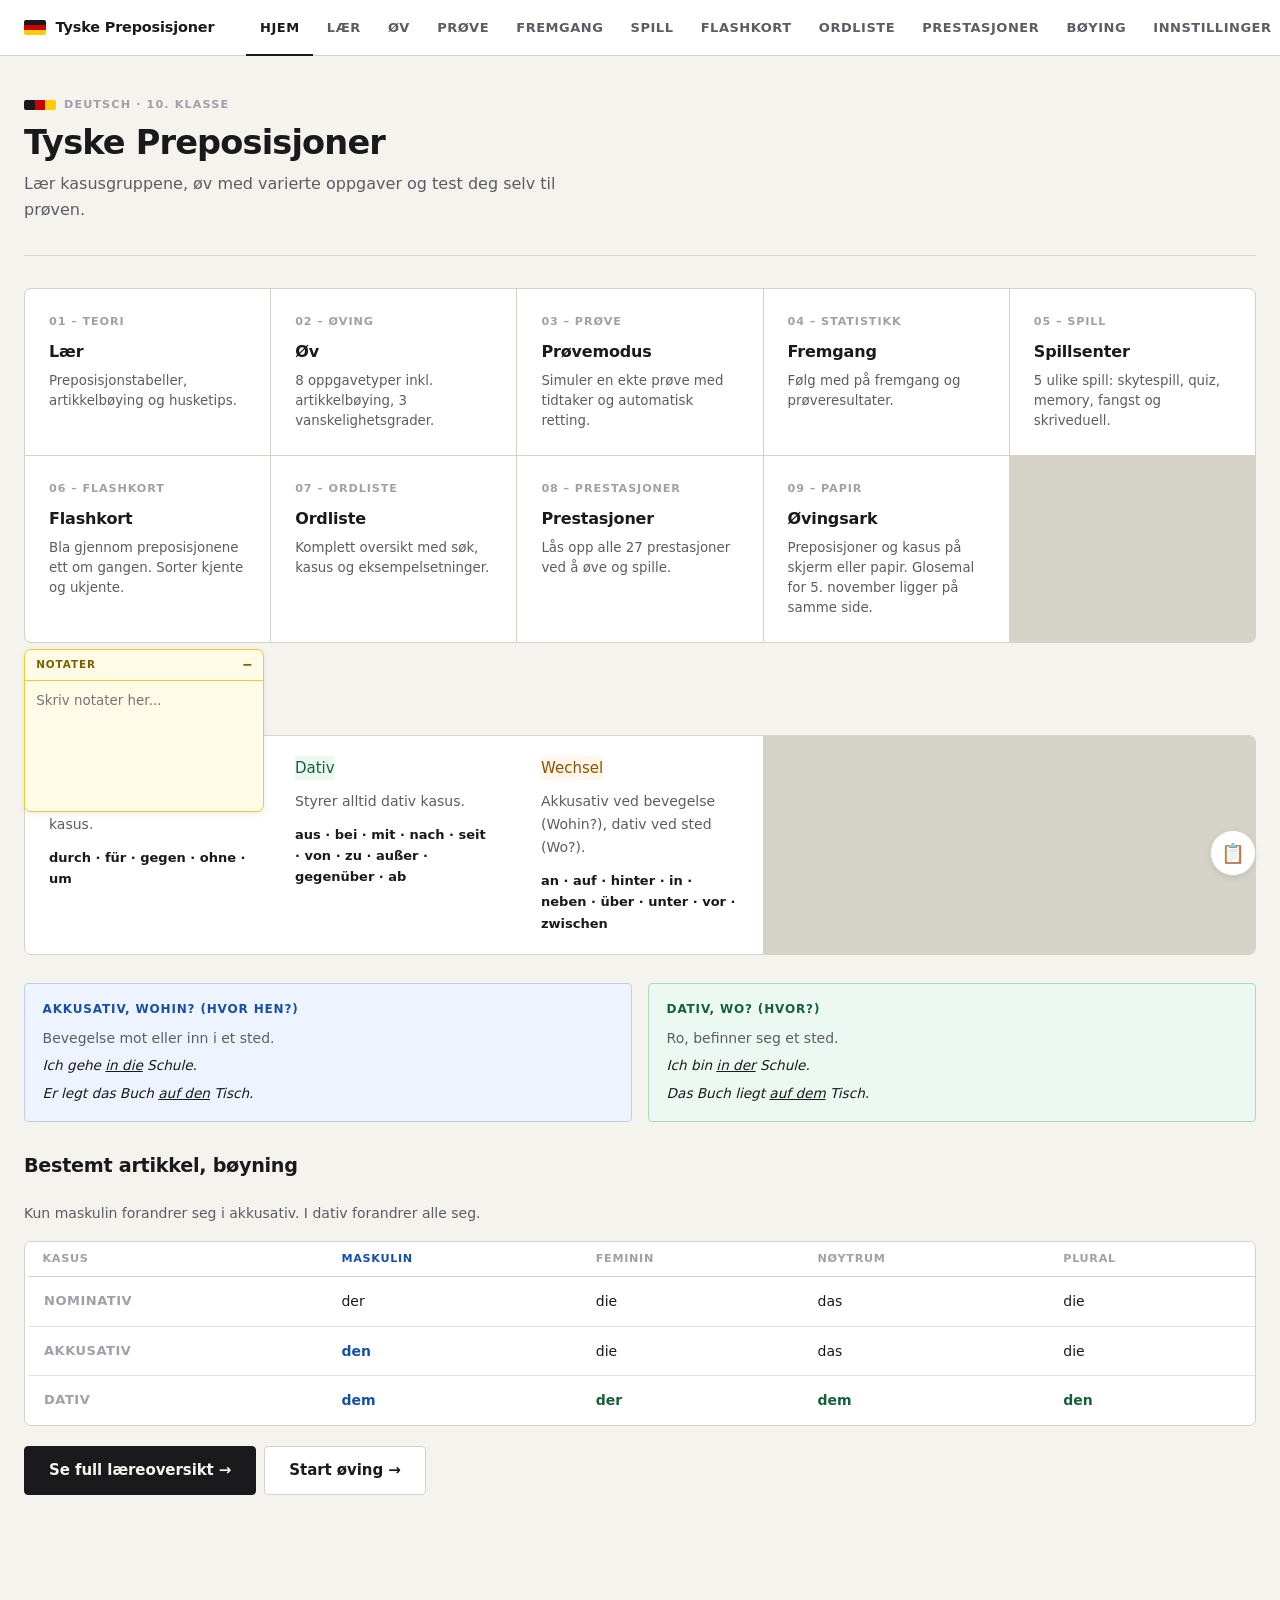
==== commit ff13990f: "Add a preposition drill sheet and a blank 5 Nov vocab template. The site already trains cases, so th" ====
--- a/index.html
+++ b/index.html
@@ -58,6 +58,11 @@
       <span class="grid-card-label">08 &ndash; Prestasjoner</span>
       <h3>Prestasjoner</h3>
       <p id="ach-home-count">L&aring;s opp alle 27 prestasjoner ved &aring; &oslash;ve og spille.</p>
+    </a>
+    <a class="grid-card" href="proveark.html">
+      <span class="grid-card-label">09 &ndash; Papir</span>
+      <h3>&Oslash;vingsark</h3>
+      <p>Preposisjoner og kasus p&aring; skjerm eller papir. Glosemal for 5. november ligger p&aring; samme side.</p>
     </a>
   </div>
 
--- a/css/style.css
+++ b/css/style.css
@@ -1778,6 +1778,22 @@
   100% { transform: translateY(105vh) rotate(720deg); opacity: 0; }
 }
 
+.odin-pop {
+  position: fixed;
+  z-index: 9998;
+  pointer-events: none;
+  height: auto;
+  filter: drop-shadow(0 10px 18px rgba(0,0,0,.28));
+  animation: odin-pop 2.2s cubic-bezier(.2,.9,.22,1) forwards;
+}
+
+@keyframes odin-pop {
+  0%   { opacity: 0; transform: translate(-50%,-50%) rotate(-12deg) scale(.25); }
+  12%  { opacity: 1; transform: translate(-50%,-50%) rotate(8deg) scale(1); }
+  78%  { opacity: 1; }
+  100% { opacity: 0; transform: translate(-50%,-70%) rotate(18deg) scale(1.15); }
+}
+
 /* ── Inline article table (for article exercises) ────────────── */
 
 .art-ref-inline {
